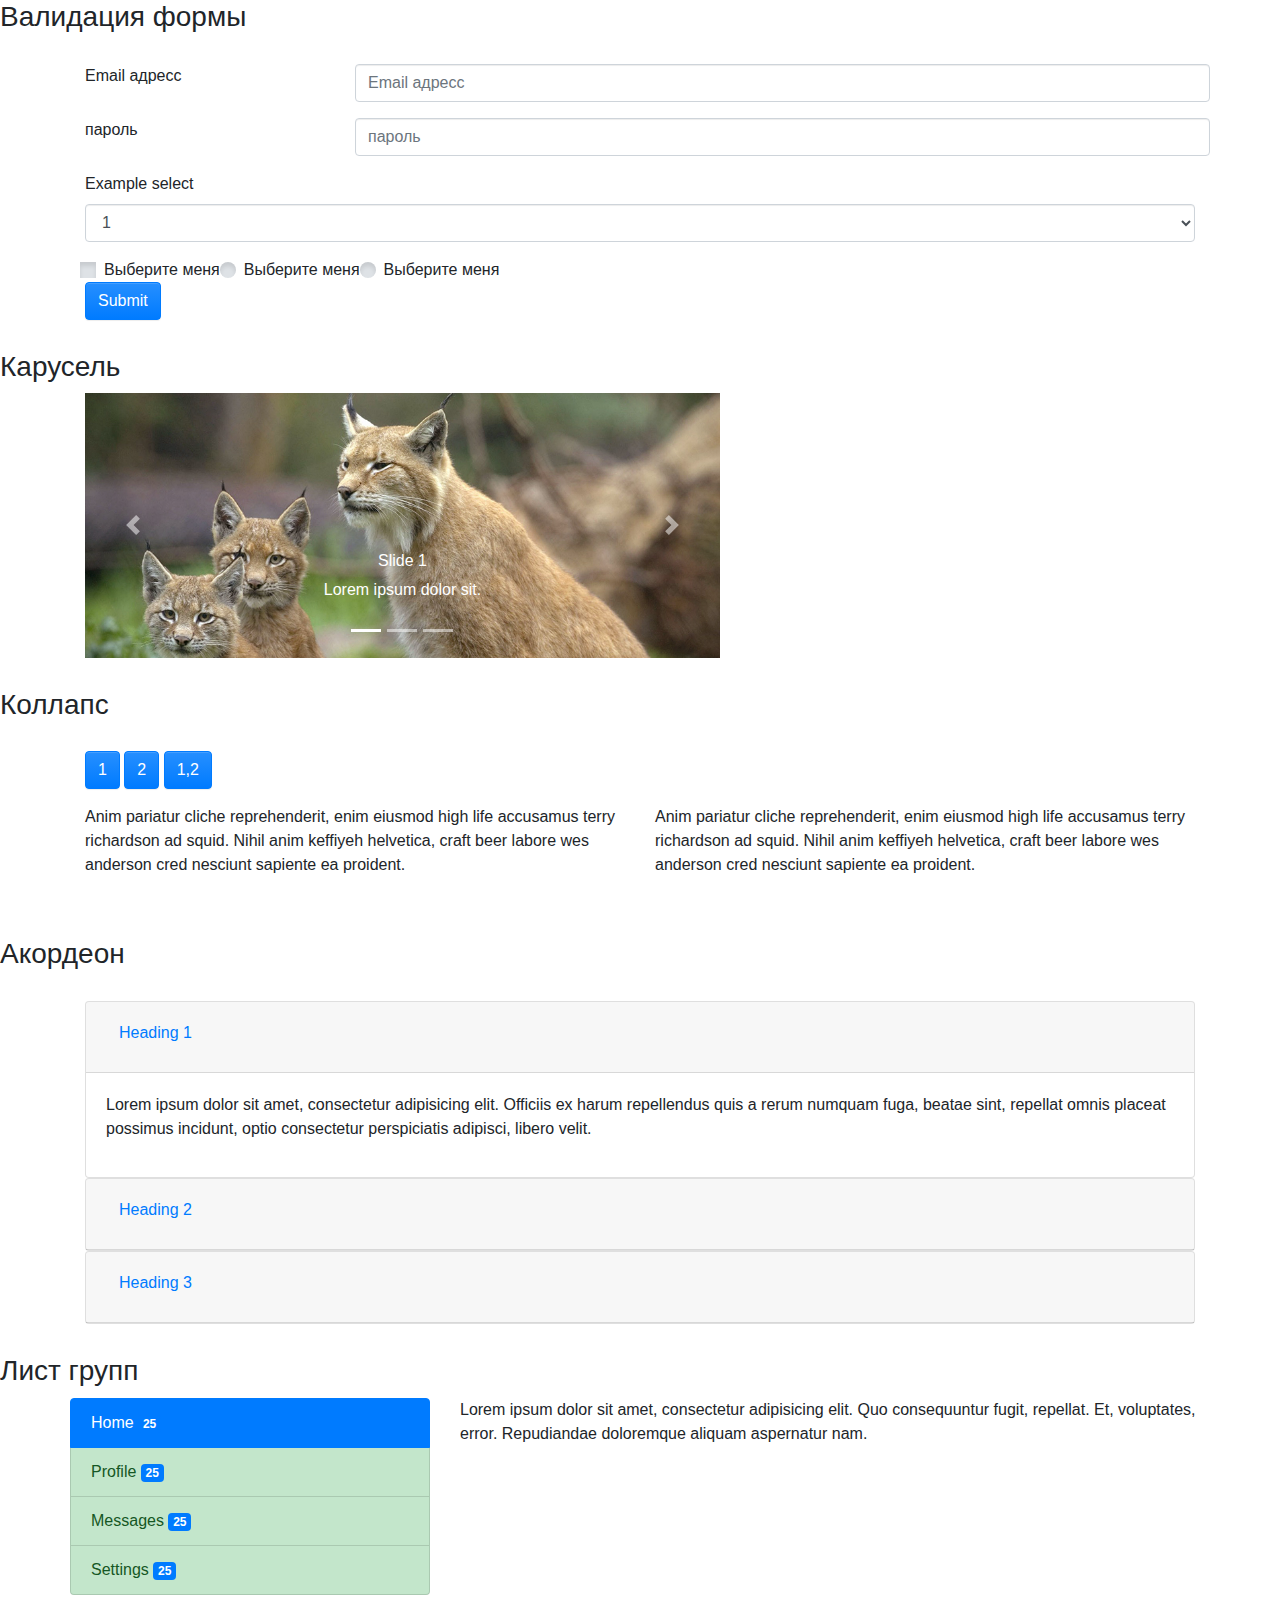
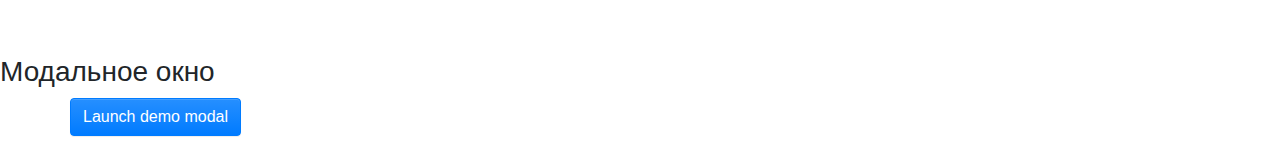
==== 004_Samples/javascript.html @ 91cece3a "для личного обучения" ====
<!DOCTYPE html>
<html lang="en">
<head>
	<meta charset="UTF-8">
	<meta name="viewport" content="width=device-width, initial-scale=1, shrink-to-fit=no">

	<link rel="stylesheet" href="https://maxcdn.bootstrapcdn.com/bootstrap/4.0.0/css/bootstrap.min.css" integrity="sha384-Gn5384xqQ1aoWXA+058RXPxPg6fy4IWvTNh0E263XmFcJlSAwiGgFAW/dAiS6JXm" crossorigin="anonymous">
	<link rel="stylesheet" href="css/main.css">
	<link rel="stylesheet" href="css/bootstrap.css">

	<title>Bootstrap 4</title>
</head>
<body>


	<h3>Валидация формы</h3>
	<div class="container">
		<div class="row">
			<div class="col-12">
				<form class="myForm" novalidate>
					<div class="form-group row">
						<label class="col-3" for="exampleInputEmail1">Email адресс</label>
						<input type="email" class="form-control col-9" id="exampleInputEmail1" aria-describedby="emailHelp" placeholder="Email адресс" required>
						<div class="valid-feedback">
							вы ввели верно
						</div>
						<div class="invalid-feedback">
							ошибка
						</div>
					</div>
					<div class="form-group row">
						<label class="col-3" for="exampleInputPassword1">пароль</label>
						<input type="password" class="form-control col-9" id="exampleInputPassword1" placeholder="пароль" required>
						<div class="invalid-feedback">
							ошибка
						</div>
						<div class="valid-feedback">
							вы ввели верно
						</div>
					</div>
					<div class="form-group">
						<label for="exampleFormControlSelect1">Example select</label>
						<select class="form-control" id="exampleFormControlSelect1" required>
							<option>1</option>
							<option>2</option>
							<option>3</option>
							<option>4</option>
							<option>5</option>
						</select>
					</div>
					<div class="form-row">
						
						<div class="custom-control custom-ckeckbox">
							<input type="checkbox" class="custom-control-input" required id="custom1">
							<label for="custom1" class="custom-control-label">Выберите меня</label>
							<div class="invalid-tooltip">это обязательно выбрать</div>
						</div>
						<div class="custom-control custom-radio">
							<input type="radio" name="customform" class="custom-control-input" required id="custom2">
							<label for="custom2" class="custom-control-label">Выберите меня</label>
							<div class="invalid-tooltip">это обязательно выбрать</div>
						</div>
						<div class="custom-control custom-radio">
							<input type="radio" name="customform" class="custom-control-input" required id="custom3">
							<label for="custom3" class="custom-control-label">Выберите меня</label>
							<div class="invalid-tooltip">это обязательно выбрать</div>
						</div>
					</div>
					<button type="submit" class="btn btn-primary">Submit</button>
				</form>
			</div>
		</div>
	</div>


	<h3>Карусель</h3>
	<div class="container">
		<div class="row">
			<div class="col-7">
				<div id="carouselMy" class="carousel my-carousel  slide" data-ride="carousel">
					<div class="carousel-inner">
						<div class="carousel-item active">
							<img class="d-block w-100" src="img/rys.jpg" >
							<div class="carousel-caption">
								<h6>Slide 1</h6>
								<p>Lorem ipsum dolor sit.</p>
							</div>
						</div>
						<div class="carousel-item">
							<img class="d-block w-100" src="img/redkie-zhivotnie-krasniy-volk.jpg"">
							<div class="carousel-caption">
								<h6>Slide 2</h6>
								<p>Lorem ipsum dolor sit.</p>
							</div>
						</div>
						<div class="carousel-item">
							<img class="d-block w-100" src="img/1.jpg">
							<div class="carousel-caption">
								<h6>Slide 3</h6>
								<p>Lorem ipsum dolor sit.</p>
							</div>
						</div>
					</div>
					<a class="carousel-control-prev" href="#carouselMy" data-slide="prev">
						<span class="carousel-control-prev-icon" aria-hidden="true"></span>
					</a>
					<a class="carousel-control-next" href="#carouselMy" data-slide="next">
						<span class="carousel-control-next-icon" aria-hidden="true"></span>
					</a>
					<ol class="carousel-indicators">
						<li data-target="#carouselMy" data-slide-to="0" class="active"></li>
						<li data-target="#carouselMy" data-slide-to="1"></li>
						<li data-target="#carouselMy" data-slide-to="2"></li>
					</ol>
				</div>
			</div>
		</div>
	</div>


	<h3>Коллапс</h3>
	<div class="container">
		<div class="row">
			<div class="col-12">
				<p>
					<button class="btn btn-primary" type="button" data-target="#collapseExample1" data-toggle="collapse"  aria-controls="collapseExample1">1</button>
					<button class="btn btn-primary" type="button" data-target="#collapseExample2" data-toggle="collapse"  aria-controls="collapseExample2">2</button>
					<button class="btn btn-primary" type="button" data-target=".collaple" data-toggle="collapse"  aria-controls="collapseExample1 collapseExample2">1,2</button>
				</p>
				<div class="row">
					<div class="col">
						<div class="collaple" id="collapseExample1">
							Anim pariatur cliche reprehenderit, enim eiusmod high life accusamus terry richardson ad squid. Nihil anim keffiyeh helvetica, craft beer labore wes anderson cred nesciunt sapiente ea proident.
						</div>
					</div>
					<div class="col">
						<div class="collaple" id="collapseExample2">
							Anim pariatur cliche reprehenderit, enim eiusmod high life accusamus terry richardson ad squid. Nihil anim keffiyeh helvetica, craft beer labore wes anderson cred nesciunt sapiente ea proident.
						</div>
					</div>
				</div>
			</div>
		</div>
	</div>


	<h3>Акордеон</h3>
	<div class="container">
		<div class="row">
			<div class="col-12">
				<div id="accordion">
					<div class="card">
						<div class="card-header" id="headingOne">
							<h5>
								<button class="btn btn-link" data-toggle="collapse" data-target="#collapseOne" aria-expanded="true" aria-controls="collapseOne">Heading 1</button>
							</h5>
						</div>
						<div class="collapse show" id="collapseOne" aria-labelledby="headingOne" data-parent="#accordion">
							<div class="card-body">
								<p>Lorem ipsum dolor sit amet, consectetur adipisicing elit. Officiis ex harum repellendus quis a rerum numquam fuga, beatae sint, repellat omnis placeat possimus incidunt, optio consectetur perspiciatis adipisci, libero velit.</p>
							</div>
						</div>
					</div>
					<div class="card">
						<div class="card-header" id="headingTwo">
							<h5>
								<button class="btn btn-link collapsed" data-toggle="collapse" data-target="#collapseTwo" aria-expanded="false" aria-controls="collapseTwo">Heading 2</button>
							</h5>
						</div>
						<div class="collapse"  id="collapseTwo" aria-labelledby="headingTwo" data-parent="#accordion">
							<div class="card-body">
								<p>Lorem ipsum dolor sit amet, consectetur adipisicing elit. Alias accusantium aperiam repudiandae delectus, ea non quos. Labore perferendis neque totam doloribus, nisi amet facilis distinctio laborum modi, optio, asperiores quos!</p>
							</div>
						</div>
					</div>
					<div class="card">
						<div class="card-header" id="headingThree">
							<h5>
								<button class="btn btn-link collapsed" data-toggle="collapse" data-target="#collapseThree" aria-expanded="false" aria-controls="collapseThree">Heading 3</button>
							</h5>
						</div>
						<div class="collapse" id="collapseThree" aria-labelledby="headingThree" data-parent="#accordion">
							<div class="card-body">
								<p>Lorem ipsum dolor sit amet, consectetur adipisicing elit. Deserunt fugit facilis vel quas praesentium adipisci vero dolor magnam nostrum tenetur nam, eaque officiis ratione eligendi harum fugiat voluptatem minima et?</p>
							</div>
						</div>
					</div>
				</div>
			</div>
		</div>
	</div>


	<h3>Лист групп</h3>
	<div class="container">
		<div class="row">
			<div class="row">
				<div class="col-4">
					<div class="list-group" id="list-tab" role="tablist">
						<a class="list-group-item list-group-item-success active" id="list-home-list" data-toggle="list" href="#list-home" >
							Home
							<span class="badge badge-primary">25</span>
						</a>
						<a class="list-group-item list-group-item-success" id="list-profile-list" data-toggle="list" href="#list-profile" >
							Profile
							<span class="badge badge-primary">25</span>
						</a>
						<a class="list-group-item list-group-item-success" id="list-messages-list" data-toggle="list" href="#list-messages">
							Messages
							<span class="badge badge-primary">25</span>
						</a>
						<a class="list-group-item list-group-item-success" id="list-settings-list" data-toggle="list" href="#list-settings">
							Settings
							<span class="badge badge-primary">25</span>
						</a>
					</div>
				</div>
				<div class="col-8">
					<div class="tab-content" id="nav-tabContent">
						<div class="tab-pane fade show active" id="list-home" aria-labelledby="list-home-list">
							Lorem ipsum dolor sit amet, consectetur adipisicing elit. Quo consequuntur fugit, repellat. Et, voluptates, error. Repudiandae doloremque aliquam aspernatur nam.
						</div>
						<div class="tab-pane fade" id="list-profile" aria-labelledby="list-profile-list">
							Lorem ipsum dolor sit amet, consectetur adipisicing elit. Reiciendis cumque amet soluta, expedita adipisci exercitationem, aspernatur sapiente. Eum, iusto, rem.
						</div>
						<div class="tab-pane fade" id="list-messages" aria-labelledby="list-messages-list">
							Lorem ipsum dolor sit amet, consectetur adipisicing elit. Saepe porro veniam rem excepturi autem inventore nobis ipsum labore libero praesentium.
						</div>
						<div class="tab-pane fade" id="list-settings" aria-labelledby="list-settings-list">
							Lorem ipsum dolor sit amet, consectetur adipisicing elit. Omnis unde, incidunt voluptate est cum sunt autem nisi quod laudantium repellat.
						</div>
					</div>
				</div>
			</div>
		</div>
	</div>

	<h3>Модальное окно</h3>
	<div class="container">
		<div class="row">
			<!-- Button trigger modal -->
			<button type="button" class="btn btn-primary" data-toggle="modal" data-target="#Modal">
			Launch demo modal
			</button>

			<!-- Modal -->
			<div class="modal fade" id="Modal">
				<div class="modal-dialog">
					<div class="modal-content">
						<div class="modal-header">
							<h5 class="modal-title">Произвольное окно</h5>
							<button type="button" class="close" data-dismiss="modal" aria-label="Close">
								<span aria-hidden="true">&times;</span>
							</button>
						</div>
						<div class="modal-body">
							<p>Lorem ipsum dolor sit amet, consectetur adipisicing elit. Cupiditate magnam, soluta cumque molestias nemo in, consectetur recusandae eveniet nostrum ratione temporibus, sint consequatur quae? Sunt iusto eos laboriosam fugiat voluptatibus.</p>
						</div>
						<div class="modal-footer">
							<button type="button" class="btn btn-secondary" data-dismiss="modal">Close</button>
							<button type="button" class="btn btn-primary">Save changes</button>
						</div>
					</div>
				</div>
			</div>
		</div>
	</div>
		
	

	
	<script src="https://code.jquery.com/jquery-3.2.1.slim.min.js" integrity="sha384-KJ3o2DKtIkvYIK3UENzmM7KCkRr/rE9/Qpg6aAZGJwFDMVNA/GpGFF93hXpG5KkN" crossorigin="anonymous"></script>
	<script src="https://cdnjs.cloudflare.com/ajax/libs/popper.js/1.12.3/umd/popper.min.js" integrity="sha384-vFJXuSJphROIrBnz7yo7oB41mKfc8JzQZiCq4NCceLEaO4IHwicKwpJf9c9IpFgh" crossorigin="anonymous"></script>
	<script src="https://maxcdn.bootstrapcdn.com/bootstrap/4.0.0-beta.2/js/bootstrap.min.js" integrity="sha384-alpBpkh1PFOepccYVYDB4do5UnbKysX5WZXm3XxPqe5iKTfUKjNkCk9SaVuEZflJ" crossorigin="anonymous"></script>
	<script src="js/main.js"></script>
</body>
</html>
---- 004_Samples/css/main.css ----
body {
    font-size: 14px;
}

.container {
  margin-top: 10px;
}

.col-12 {
  margin-top: 20px;
}

.carousel-indicators li:hover {
  cursor: pointer;
}
.row {
  margin-bottom: 30px;
}
span {
  background: #f5f5f5;
}

.parents-block {
  display: block;
  width: 100%;
  position: relative;
}

.chield {
  display: inline-block;
  position: relative;
  width: 100px;
  height: 100px;
  margin: 10px;
  background: blue;
}
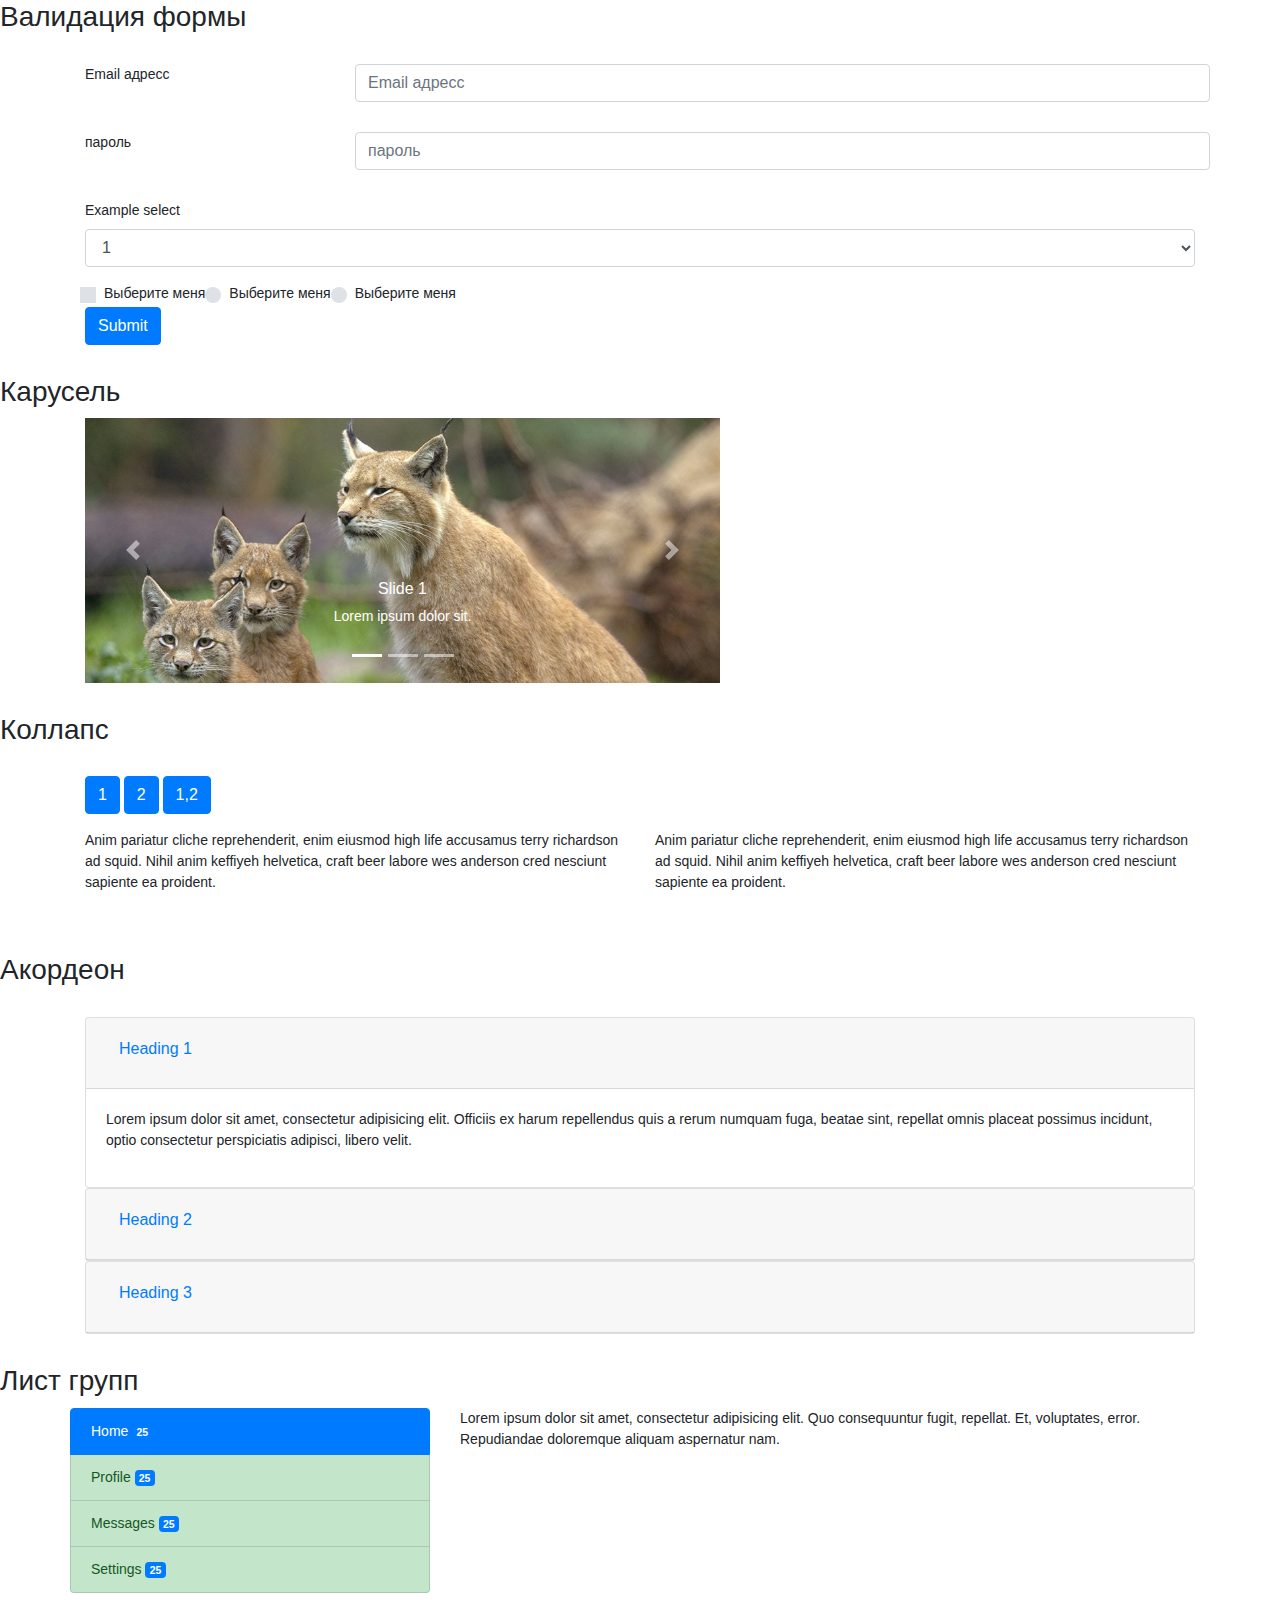
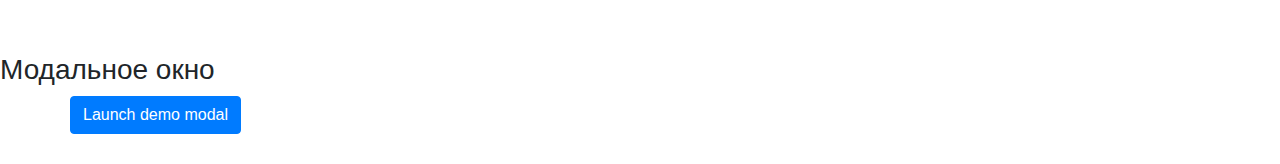
==== commit 0e84e465: "для личного обучения" ====
--- a/004_Samples/javascript.html
+++ b/004_Samples/javascript.html
@@ -6,7 +6,7 @@
 
 	<link rel="stylesheet" href="https://maxcdn.bootstrapcdn.com/bootstrap/4.0.0/css/bootstrap.min.css" integrity="sha384-Gn5384xqQ1aoWXA+058RXPxPg6fy4IWvTNh0E263XmFcJlSAwiGgFAW/dAiS6JXm" crossorigin="anonymous">
 	<link rel="stylesheet" href="css/main.css">
-	<link rel="stylesheet" href="css/bootstrap.css">
+	
 
 	<title>Bootstrap 4</title>
 </head>
@@ -20,7 +20,8 @@
 				<form class="myForm" novalidate>
 					<div class="form-group row">
 						<label class="col-3" for="exampleInputEmail1">Email адресс</label>
-						<input type="email" class="form-control col-9" id="exampleInputEmail1" aria-describedby="emailHelp" placeholder="Email адресс" required>
+						<input type="email" class="form-control col-9" id="exampleInputEmail1" aria-describedby="emailHelp"
+						 placeholder="Email адресс" required>
 						<div class="valid-feedback">
 							вы ввели верно
 						</div>
@@ -87,7 +88,7 @@
 							</div>
 						</div>
 						<div class="carousel-item">
-							<img class="d-block w-100" src="img/redkie-zhivotnie-krasniy-volk.jpg"">
+							<img class="d-block w-100" src="img/redkie-zhivotnie-krasniy-volk.jpg">
 							<div class="carousel-caption">
 								<h6>Slide 2</h6>
 								<p>Lorem ipsum dolor sit.</p>
@@ -123,9 +124,12 @@
 		<div class="row">
 			<div class="col-12">
 				<p>
-					<button class="btn btn-primary" type="button" data-target="#collapseExample1" data-toggle="collapse"  aria-controls="collapseExample1">1</button>
-					<button class="btn btn-primary" type="button" data-target="#collapseExample2" data-toggle="collapse"  aria-controls="collapseExample2">2</button>
-					<button class="btn btn-primary" type="button" data-target=".collaple" data-toggle="collapse"  aria-controls="collapseExample1 collapseExample2">1,2</button>
+					<button class="btn btn-primary" type="button" data-target="#collapseExample1" data-toggle="collapse" 
+					 aria-controls="collapseExample1">1</button>
+					<button class="btn btn-primary" type="button" data-target="#collapseExample2" data-toggle="collapse"  
+					aria-controls="collapseExample2">2</button>
+					<button class="btn btn-primary" type="button" data-target=".collaple" data-toggle="collapse"  
+					aria-controls="collapseExample1 collapseExample2">1,2</button>
 				</p>
 				<div class="row">
 					<div class="col">
